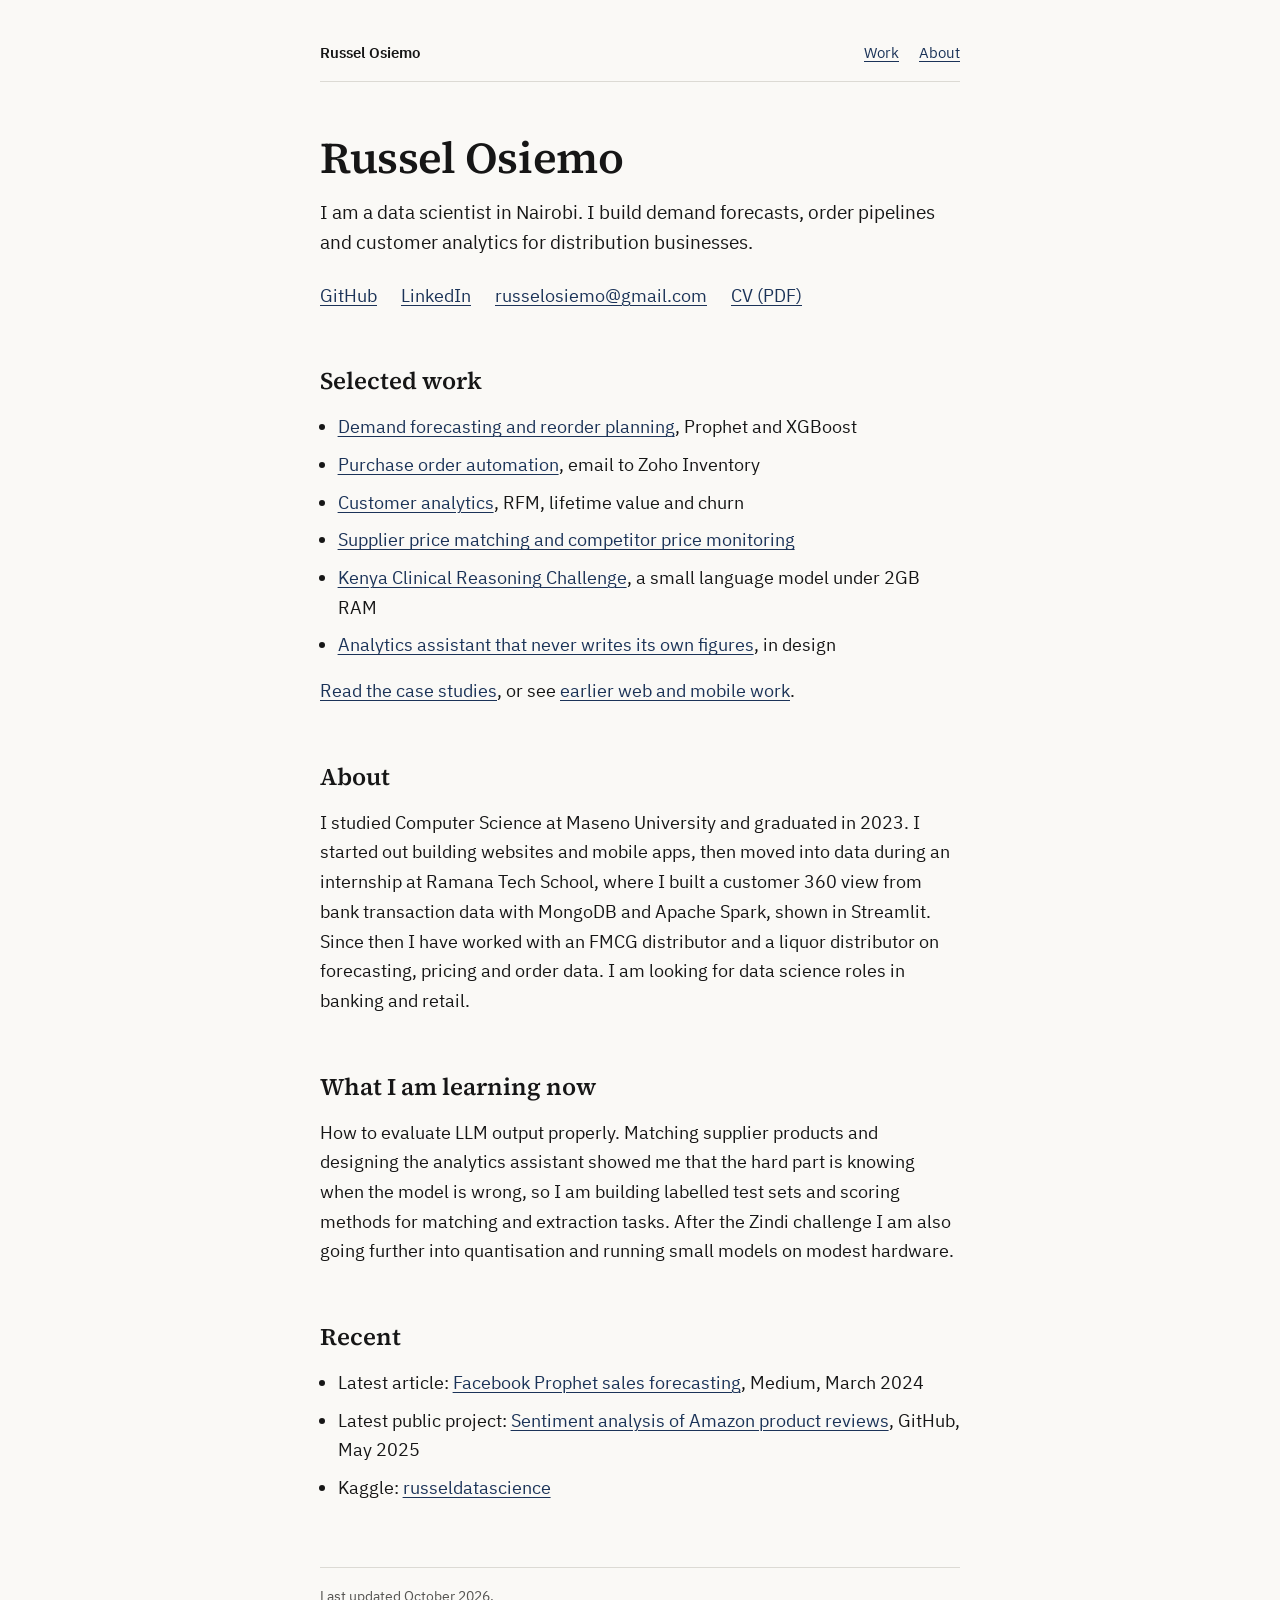
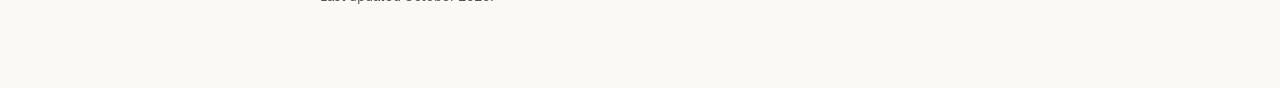
==== index.html @ 859b549b "Add home page: intro, links, selected work, about, learning now, recent Co-Authored-By: Claude Opus " ====
<!doctype html>
<html lang="en-GB">
<head>
  <meta charset="utf-8">
  <meta name="viewport" content="width=device-width, initial-scale=1">
  <title>Russel Osiemo, Data Scientist</title>
  <meta name="description" content="Russel Osiemo is a data scientist in Nairobi working on demand forecasting, data pipelines and customer analytics for distribution businesses.">
  <meta name="google-site-verification" content="WFQ4j7NmWNsHlTua0DjUdI5NMMuOIYBfz1-yTg7t3Rk">
  <link rel="canonical" href="https://russelosiemoportofolio.netlify.app/">
  <meta property="og:type" content="website">
  <meta property="og:site_name" content="Russel Osiemo">
  <meta property="og:title" content="Russel Osiemo, Data Scientist">
  <meta property="og:description" content="Data scientist in Nairobi. Demand forecasting, data pipelines and customer analytics for distribution businesses.">
  <meta property="og:url" content="https://russelosiemoportofolio.netlify.app/">
  <meta name="twitter:card" content="summary">
  <link rel="icon" href="/favicon.svg" type="image/svg+xml">
  <link rel="preload" href="/assets/fonts/source-serif-4-600.woff2" as="font" type="font/woff2" crossorigin>
  <link rel="preload" href="/assets/fonts/ibm-plex-sans-400.woff2" as="font" type="font/woff2" crossorigin>
  <link rel="stylesheet" href="/assets/css/site.css">
</head>
<body>
  <a class="skip" href="#main">Skip to content</a>
  <div class="page">
    <header class="site-head">
      <a class="home" href="/">Russel Osiemo</a>
      <nav aria-label="Main">
        <ul>
          <li><a href="/work.html">Work</a></li>
          <li><a href="/#about">About</a></li>
        </ul>
      </nav>
    </header>

    <main id="main">
      <h1>Russel Osiemo</h1>
      <p class="lede">I am a data scientist in Nairobi. I build demand forecasts, order pipelines and customer analytics for distribution businesses.</p>

      <ul class="links">
        <li><a href="https://github.com/RussellOsiemo">GitHub</a></li>
        <li><a href="https://www.linkedin.com/in/russel-osiemo-3136ab180">LinkedIn</a></li>
        <li><a href="mailto:russelosiemo@gmail.com">russelosiemo@gmail.com</a></li>
        <li><a href="/assets/Russel_Osiemo_CV.pdf" download>CV (PDF)</a></li>
      </ul>

      <h2>Selected work</h2>
      <ul class="plain">
        <li><a href="/work.html#forecasting">Demand forecasting and reorder planning</a>, Prophet and XGBoost</li>
        <li><a href="/work.html#orders">Purchase order automation</a>, email to Zoho Inventory</li>
        <li><a href="/work.html#customers">Customer analytics</a>, RFM, lifetime value and churn</li>
        <li><a href="/work.html#pricing">Supplier price matching and competitor price monitoring</a></li>
        <li><a href="/work.html#clinical">Kenya Clinical Reasoning Challenge</a>, a small language model under 2GB RAM</li>
        <li><a href="/work.html#assistant">Analytics assistant that never writes its own figures</a>, in design</li>
      </ul>
      <p><a href="/work.html">Read the case studies</a>, or see <a href="/work.html#earlier">earlier web and mobile work</a>.</p>

      <h2 id="about">About</h2>
      <p>I studied Computer Science at Maseno University and graduated in 2023. I started out building websites and mobile apps, then moved into data during an internship at Ramana Tech School, where I built a customer 360 view from bank transaction data with MongoDB and Apache Spark, shown in Streamlit. Since then I have worked with an FMCG distributor and a liquor distributor on forecasting, pricing and order data. I am looking for data science roles in banking and retail.</p>

      <h2>What I am learning now</h2>
      <p>How to evaluate LLM output properly. Matching supplier products and designing the analytics assistant showed me that the hard part is knowing when the model is wrong, so I am building labelled test sets and scoring methods for matching and extraction tasks. After the Zindi challenge I am also going further into quantisation and running small models on modest hardware.</p>

      <h2>Recent</h2>
      <ul class="plain">
        <li>Latest article: <a href="https://medium.com/@russelosiemo/facebook-prophet-sales-forecasting-5b7caf4dcbaa">Facebook Prophet sales forecasting</a>, Medium, March 2024</li>
        <li>Latest public project: <a href="https://github.com/RussellOsiemo/Sentiment-Analysis-">Sentiment analysis of Amazon product reviews</a>, GitHub, May 2025</li>
        <li>Kaggle: <a href="https://www.kaggle.com/russeldatascience">russeldatascience</a></li>
      </ul>
    </main>

    <footer class="site-foot">
      <p>Last updated October 2026.</p>
    </footer>
  </div>
</body>
</html>
---- assets/css/site.css ----
/* Fonts: Source Serif 4 and IBM Plex Sans, self-hosted (OFL, see assets/fonts) */
@font-face {
  font-family: "Source Serif 4";
  src: url("../fonts/source-serif-4-600.woff2") format("woff2");
  font-weight: 600;
  font-style: normal;
  font-display: swap;
}
@font-face {
  font-family: "IBM Plex Sans";
  src: url("../fonts/ibm-plex-sans-400.woff2") format("woff2");
  font-weight: 400;
  font-style: normal;
  font-display: swap;
}
@font-face {
  font-family: "IBM Plex Sans";
  src: url("../fonts/ibm-plex-sans-400-italic.woff2") format("woff2");
  font-weight: 400;
  font-style: italic;
  font-display: swap;
}
@font-face {
  font-family: "IBM Plex Sans";
  src: url("../fonts/ibm-plex-sans-600.woff2") format("woff2");
  font-weight: 600;
  font-style: normal;
  font-display: swap;
}

:root {
  --paper: #faf9f6;
  --ink: #161616;
  --muted: #555451;
  --rule: #dcdad4;
  --navy: #1b3358;
  --serif: "Source Serif 4", Georgia, "Times New Roman", serif;
  --sans: "IBM Plex Sans", -apple-system, "Segoe UI", Roboto, Arial, sans-serif;
}

*,
*::before,
*::after {
  box-sizing: border-box;
}

html {
  -webkit-text-size-adjust: 100%;
}

body {
  margin: 0;
  background: var(--paper);
  color: var(--ink);
  font-family: var(--sans);
  font-size: 1.0625rem;
  line-height: 1.65;
}

.page {
  max-width: 680px;
  margin: 0 auto;
  padding: 1.5rem 1.25rem 4rem;
}

/* Skip link, visible only on keyboard focus */
.skip {
  position: absolute;
  left: -9999px;
}
.skip:focus {
  left: 1rem;
  top: 1rem;
  background: var(--paper);
  padding: 0.5rem 0.75rem;
}

/* Site header */
.site-head {
  display: flex;
  flex-wrap: wrap;
  justify-content: space-between;
  align-items: baseline;
  gap: 0.5rem 1.5rem;
  padding-bottom: 1rem;
  border-bottom: 1px solid var(--rule);
  font-size: 0.95rem;
}
.site-head .home {
  font-weight: 600;
  color: var(--ink);
  text-decoration: none;
}
.site-head nav ul {
  display: flex;
  gap: 1.25rem;
  margin: 0;
  padding: 0;
  list-style: none;
}
.site-head nav a[aria-current="page"] {
  color: var(--ink);
  text-decoration: none;
  font-weight: 600;
}

/* Type */
h1,
h2,
h3 {
  font-family: var(--serif);
  font-weight: 600;
  line-height: 1.25;
  color: var(--ink);
}
h1 {
  font-size: 2.25rem;
  margin: 3rem 0 0.75rem;
  letter-spacing: -0.01em;
}
h2 {
  font-size: 1.5rem;
  margin: 3.5rem 0 1rem;
}
h3 {
  font-size: 1.25rem;
  margin: 0 0 0.25rem;
}
p,
ul {
  margin: 0 0 1rem;
}
.lede {
  font-size: 1.2rem;
  line-height: 1.55;
  margin-bottom: 1.5rem;
}
.muted {
  color: var(--muted);
}

a {
  color: var(--navy);
  text-decoration-thickness: 1px;
  text-underline-offset: 0.18em;
}
a:hover {
  text-decoration-thickness: 2px;
}
a:focus-visible {
  outline: 2px solid var(--navy);
  outline-offset: 3px;
  border-radius: 2px;
}

/* Contact links on the home page */
.links {
  display: flex;
  flex-wrap: wrap;
  gap: 0.5rem 1.5rem;
  padding: 0;
  list-style: none;
}

/* Case studies */
.case {
  padding-top: 2rem;
  margin-top: 2rem;
  border-top: 1px solid var(--rule);
}
.case:first-of-type {
  border-top: 0;
  margin-top: 0;
  padding-top: 0;
}
.case .meta {
  font-size: 0.9rem;
  color: var(--muted);
  margin-bottom: 1rem;
}
.case p strong {
  font-weight: 600;
}

/* Compact lists (work index, earlier work) */
.plain {
  padding-left: 1.1rem;
}
.plain li {
  margin-bottom: 0.5rem;
}

.site-foot {
  margin-top: 4rem;
  padding-top: 1rem;
  border-top: 1px solid var(--rule);
  font-size: 0.9rem;
  color: var(--muted);
}

@media (min-width: 640px) {
  body {
    font-size: 1.125rem;
  }
  .page {
    padding-top: 2.5rem;
  }
  h1 {
    font-size: 2.75rem;
  }
}

@media (prefers-reduced-motion: no-preference) {
  html {
    scroll-behavior: smooth;
  }
}
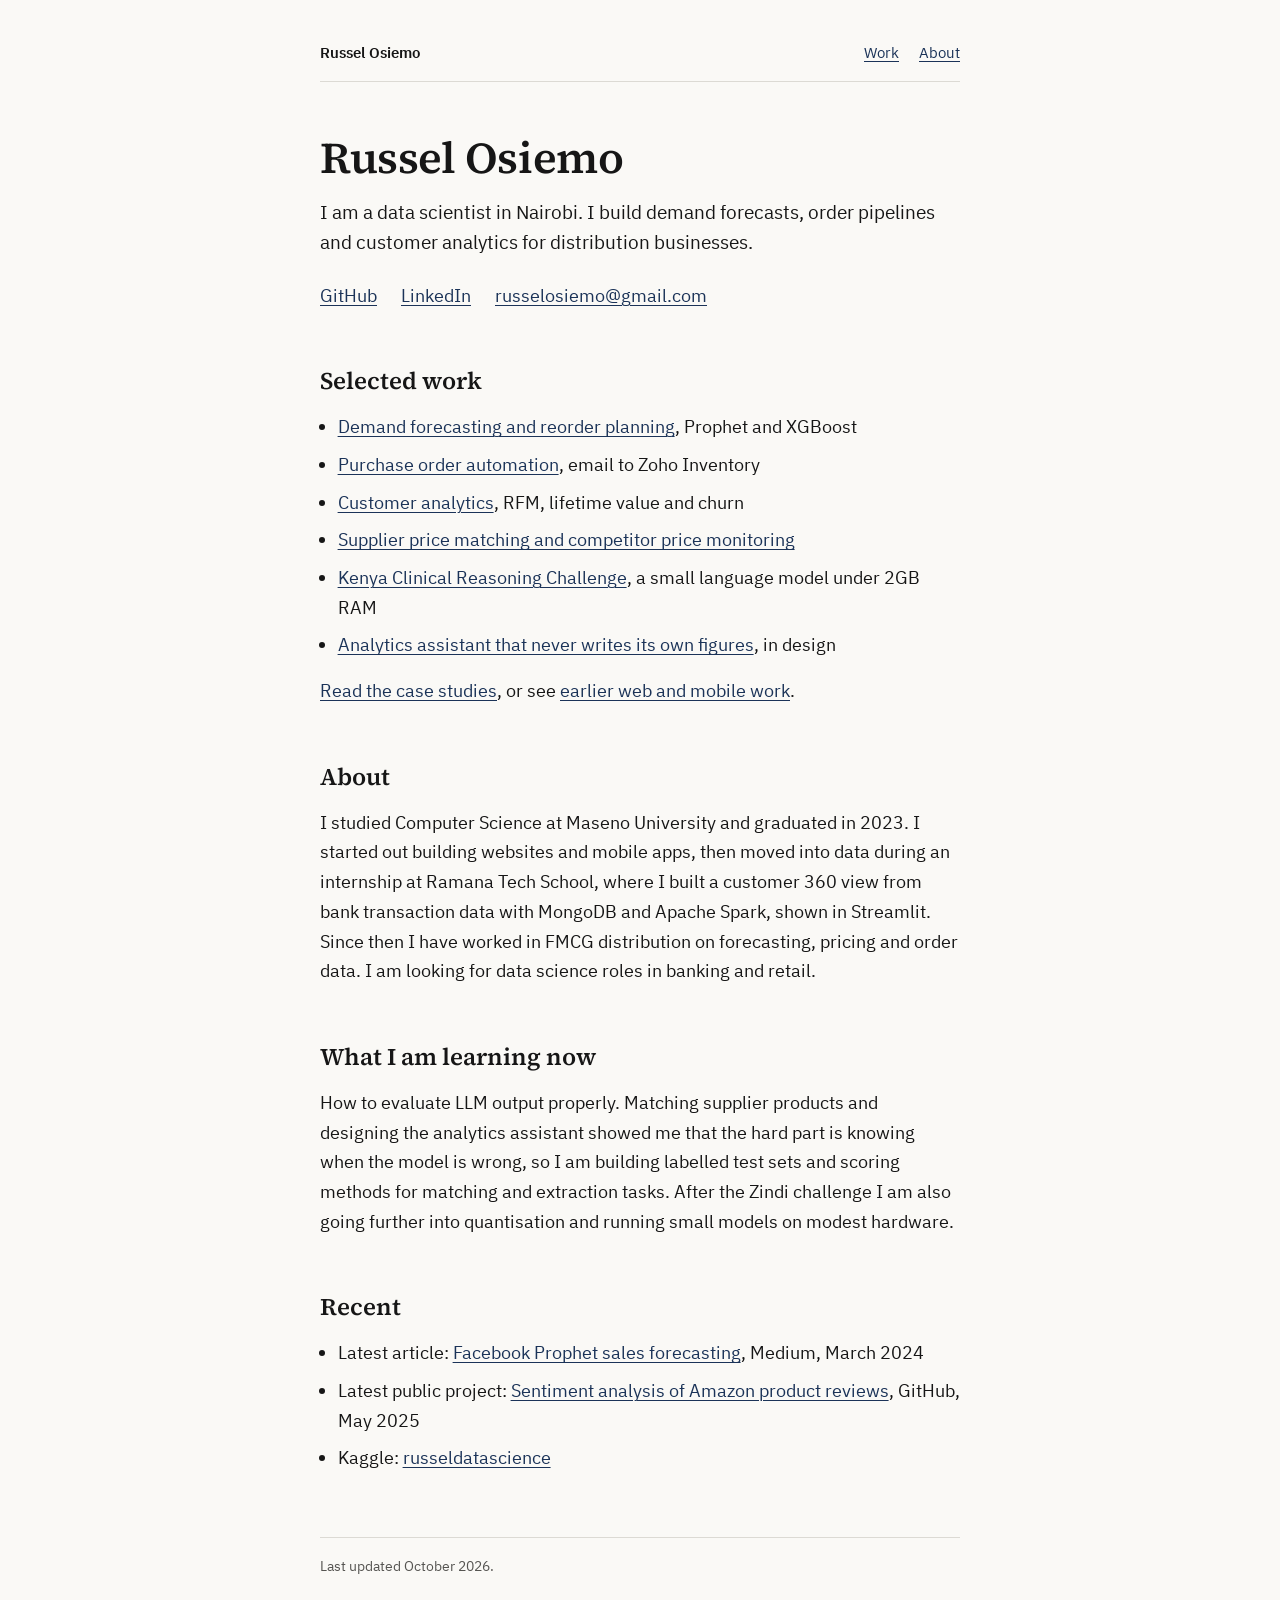
==== commit 8cb891c3: "Point URLs at russel-osiemo.netlify.app, describe all clients as an FMCG distributor, keep CV out of" ====
--- a/index.html
+++ b/index.html
@@ -6,12 +6,12 @@
   <title>Russel Osiemo, Data Scientist</title>
   <meta name="description" content="Russel Osiemo is a data scientist in Nairobi working on demand forecasting, data pipelines and customer analytics for distribution businesses.">
   <meta name="google-site-verification" content="WFQ4j7NmWNsHlTua0DjUdI5NMMuOIYBfz1-yTg7t3Rk">
-  <link rel="canonical" href="https://russelosiemoportofolio.netlify.app/">
+  <link rel="canonical" href="https://russel-osiemo.netlify.app/">
   <meta property="og:type" content="website">
   <meta property="og:site_name" content="Russel Osiemo">
   <meta property="og:title" content="Russel Osiemo, Data Scientist">
   <meta property="og:description" content="Data scientist in Nairobi. Demand forecasting, data pipelines and customer analytics for distribution businesses.">
-  <meta property="og:url" content="https://russelosiemoportofolio.netlify.app/">
+  <meta property="og:url" content="https://russel-osiemo.netlify.app/">
   <meta name="twitter:card" content="summary">
   <link rel="icon" href="/favicon.svg" type="image/svg+xml">
   <link rel="preload" href="/assets/fonts/source-serif-4-600.woff2" as="font" type="font/woff2" crossorigin>
@@ -39,7 +39,6 @@
         <li><a href="https://github.com/RussellOsiemo">GitHub</a></li>
         <li><a href="https://www.linkedin.com/in/russel-osiemo-3136ab180">LinkedIn</a></li>
         <li><a href="mailto:russelosiemo@gmail.com">russelosiemo@gmail.com</a></li>
-        <li><a href="/assets/Russel_Osiemo_CV.pdf" download>CV (PDF)</a></li>
       </ul>
 
       <h2>Selected work</h2>
@@ -54,7 +53,7 @@
       <p><a href="/work.html">Read the case studies</a>, or see <a href="/work.html#earlier">earlier web and mobile work</a>.</p>
 
       <h2 id="about">About</h2>
-      <p>I studied Computer Science at Maseno University and graduated in 2023. I started out building websites and mobile apps, then moved into data during an internship at Ramana Tech School, where I built a customer 360 view from bank transaction data with MongoDB and Apache Spark, shown in Streamlit. Since then I have worked with an FMCG distributor and a liquor distributor on forecasting, pricing and order data. I am looking for data science roles in banking and retail.</p>
+      <p>I studied Computer Science at Maseno University and graduated in 2023. I started out building websites and mobile apps, then moved into data during an internship at Ramana Tech School, where I built a customer 360 view from bank transaction data with MongoDB and Apache Spark, shown in Streamlit. Since then I have worked in FMCG distribution on forecasting, pricing and order data. I am looking for data science roles in banking and retail.</p>
 
       <h2>What I am learning now</h2>
       <p>How to evaluate LLM output properly. Matching supplier products and designing the analytics assistant showed me that the hard part is knowing when the model is wrong, so I am building labelled test sets and scoring methods for matching and extraction tasks. After the Zindi challenge I am also going further into quantisation and running small models on modest hardware.</p>
